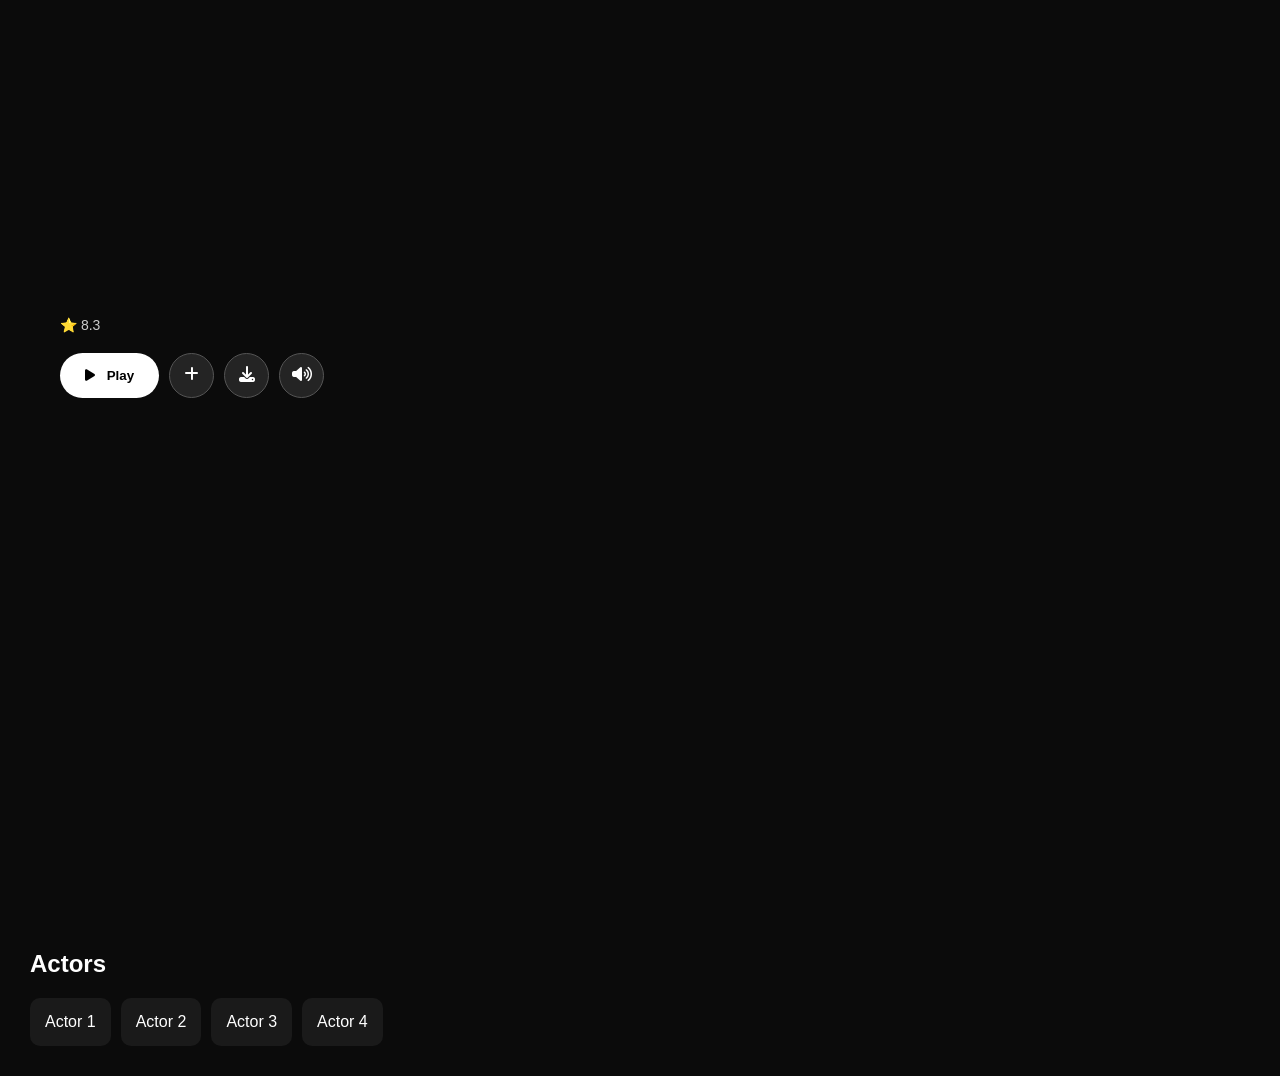
==== detalle.html @ 5a725aa3 "Add files via upload" ====
<!DOCTYPE html>
<html lang="es">
<head>
  <meta charset="UTF-8">
  <title>NexVertex</title>
  <link rel="stylesheet" href="styles.css">
  <link rel="stylesheet" href="https://cdnjs.cloudflare.com/ajax/libs/font-awesome/6.5.0/css/all.min.css">
</head>
<body>

<div class="hero">

  <iframe 
    id="trailer"
    class="bg-video"
    src=""
    frameborder="0"
    allow="autoplay; fullscreen"
    allowfullscreen>
  </iframe>

  <iframe 
    id="iframe2"
    class="player"
    src=""
    frameborder="0"
    allowfullscreen
    sandbox="allow-same-origin allow-scripts">
  </iframe>

  <div class="overlay">
    <h1 id="title"></h1>

    <div class="info">
      <span>⭐ 8.3</span>
      <span id="year"></span>
      <span id="genre"></span>
    </div>

    <p class="sinopsis" id="sinopsis"></p>

    <div class="buttons">
      <button class="play" onclick="playVideo()">
        <i class="fa-solid fa-play"></i> Play
      </button>

      <button class="icon">
        <i class="fa-solid fa-plus"></i>
      </button>

      <button class="icon">
        <i class="fa-solid fa-download"></i>
      </button>

      <button class="icon" onclick="playTrailerSound()">
  <i class="fa-solid fa-volume-high"></i>
</button>
    </div>
  </div>

</div>

<div class="actors">
  <h2>Actors</h2>
  <div class="actor-list">
    <div class="actor">Actor 1</div>
    <div class="actor">Actor 2</div>
    <div class="actor">Actor 3</div>
    <div class="actor">Actor 4</div>
  </div>
</div>

<script>
const title = localStorage.getItem("movieTitle");
document.getElementById("title").innerText = title;

let trailerURL = "";
let sinopsis = "";
let year = "";
let genre = "";
let videoReal = "";

if (title === "BATMAN") {
  trailerURL = "https://www.youtube.com/embed/mqqft2x_Aa4?autoplay=1&mute=1&controls=0&loop=1&playlist=mqqft2x_Aa4";
  sinopsis = "Batman explora la corrupción existente en la ciudad de Gotham y el vínculo de esta con su propia familia.";
  year = "2022";
  genre = "Action / Crime";
  videoReal = "https://vimeos.net/embed-z44va8djlfyu.html";
}

else if (title === "Super Mario Galaxy") {
  trailerURL = "https://www.youtube.com/embed/ipzEY7c7it8?autoplay=1&mute=1&controls=0&loop=1&playlist=ipzEY7c7it8";
  sinopsis = "Super Mario Galaxy: la película es una película de acción, aventura y comedia animada por ordenador basada en la franquicia de videojuegos Mario de Nintendo";
  year = "2026";
  genre = "Infantil / Animada";
  videoReal = "https://drive.google.com/file/d/1otVonrrZRxlv6Kz2hFppE8K5pw7FTAHb/preview";
}

else if (title === "Proyecto Salvación") {
  trailerURL = "https://www.youtube.com/embed/jz6JB0LCNRs?autoplay=1&mute=1&controls=0&loop=1&playlist=jz6JB0LCNRs";
  sinopsis = "Project Hail Mary es una película de aventuras de ciencia ficción estadounidense producida y dirigida por Phil Lord y Christopher Miller a partir de un guion de Drew Goddard, adaptado de la novela homónima de Andy Weir de 2021";
  year = "2026";
  genre = "Acción / Drama";
  videoReal = "https://drive.google.com/file/d/1dgNMrCfHIKP-MVjpE0gv_hXDHuQhKTWx/preview";
}

document.getElementById("trailer").src = trailerURL;
document.getElementById("sinopsis").innerText = sinopsis;
document.getElementById("year").innerText = year;
document.getElementById("genre").innerText = genre;

function playVideo() {
  const iframe = document.getElementById("iframe2");
  iframe.src = videoReal;
  iframe.style.display = "block";
  document.getElementById("trailer").style.display = "none";
}

function playTrailerSound() {
  const trailer = document.getElementById("trailer");
  trailer.src = trailer.src.replace("mute=1", "mute=0") + "&autoplay=1";
}
</script>

</body>
</html>
---- styles.css ----
body {
  margin: 0;
  font-family: 'Poppins', sans-serif;
  background: #0b0b0b;
  color: white;
  overflow-x: hidden;
}

/* HERO */
.hero {
  position: relative;
  width: 100%;
  height: 100vh;
  overflow: hidden;
}

/* VIDEO */
.bg-video {
  position: absolute;
  top: 50%;
  left: 50%;
  width: 120vw;
  height: 120vh;
  transform: translate(-50%, -50%);
  pointer-events: none;
  border: none;
  filter: brightness(0.4);
}

/* OVERLAY */
.overlay {
  position: absolute;
  top: 30%;
  left: 60px;
  z-index: 2;
  max-width: 500px;
}

.overlay h1 {
  font-size: 70px;
  margin-bottom: 15px;
}

/* INFO */
.info {
  display: flex;
  gap: 15px;
  margin-bottom: 10px;
  color: #ccc;
  font-size: 14px;
}

/* SINOPSIS */
.sinopsis {
  font-size: 15px;
  color: #ddd;
  margin-bottom: 20px;
  line-height: 1.5;
}

/* BOTONES */
.buttons {
  display: flex;
  gap: 10px;
}

/* PLAY */
.play {
  background: white;
  color: black;
  font-weight: bold;
  padding: 10px 25px;
  border-radius: 25px;
  border: none;
  cursor: pointer;
  transition: 0.3s;
}

.play i {
  margin-right: 8px;
}

.play:hover {
  background: #FF2E63;
  color: white;
}

/* ICONOS */
.icon {
  width: 45px;
  height: 45px;
  border-radius: 50%;
  background: rgba(255,255,255,0.1);
  color: white;
  border: 1px solid #555;
  font-size: 16px;
  cursor: pointer;
  transition: 0.3s;
}

.icon:hover {
  background: white;
  color: black;
}

/* ACTORES */
.actors {
  padding: 30px;
}

.actor-list {
  display: flex;
  gap: 10px;
}

.actor {
  background: #1a1a1a;
  padding: 15px;
  border-radius: 10px;
}

.player {
  position: absolute;
  top: 0;
  left: 0;
  width: 100%;
  height: 100%;
  display: none;
  z-index: 5;
}

.movies {
  display: flex;
  gap: 20px;
  padding: 20px;
}

.movie {
  width: 200px;
  cursor: pointer;
  transition: transform 0.3s;
}

.movie img {
  width: 100%;
  height: 300px;
  object-fit: cover;
  border-radius: 10px;
}

.movie p {
  text-align: center;
  margin-top: 8px;
}

.movie:hover {
  transform: scale(1.1);
}

/* BOTÓN SONIDO */
.icon i.fa-volume-high {
  font-size: 16px;
}

/* HOVER MÁS PRO */
.icon:hover {
  background: #FF2E63;
  color: white;
  border-color: #FF2E63;
}
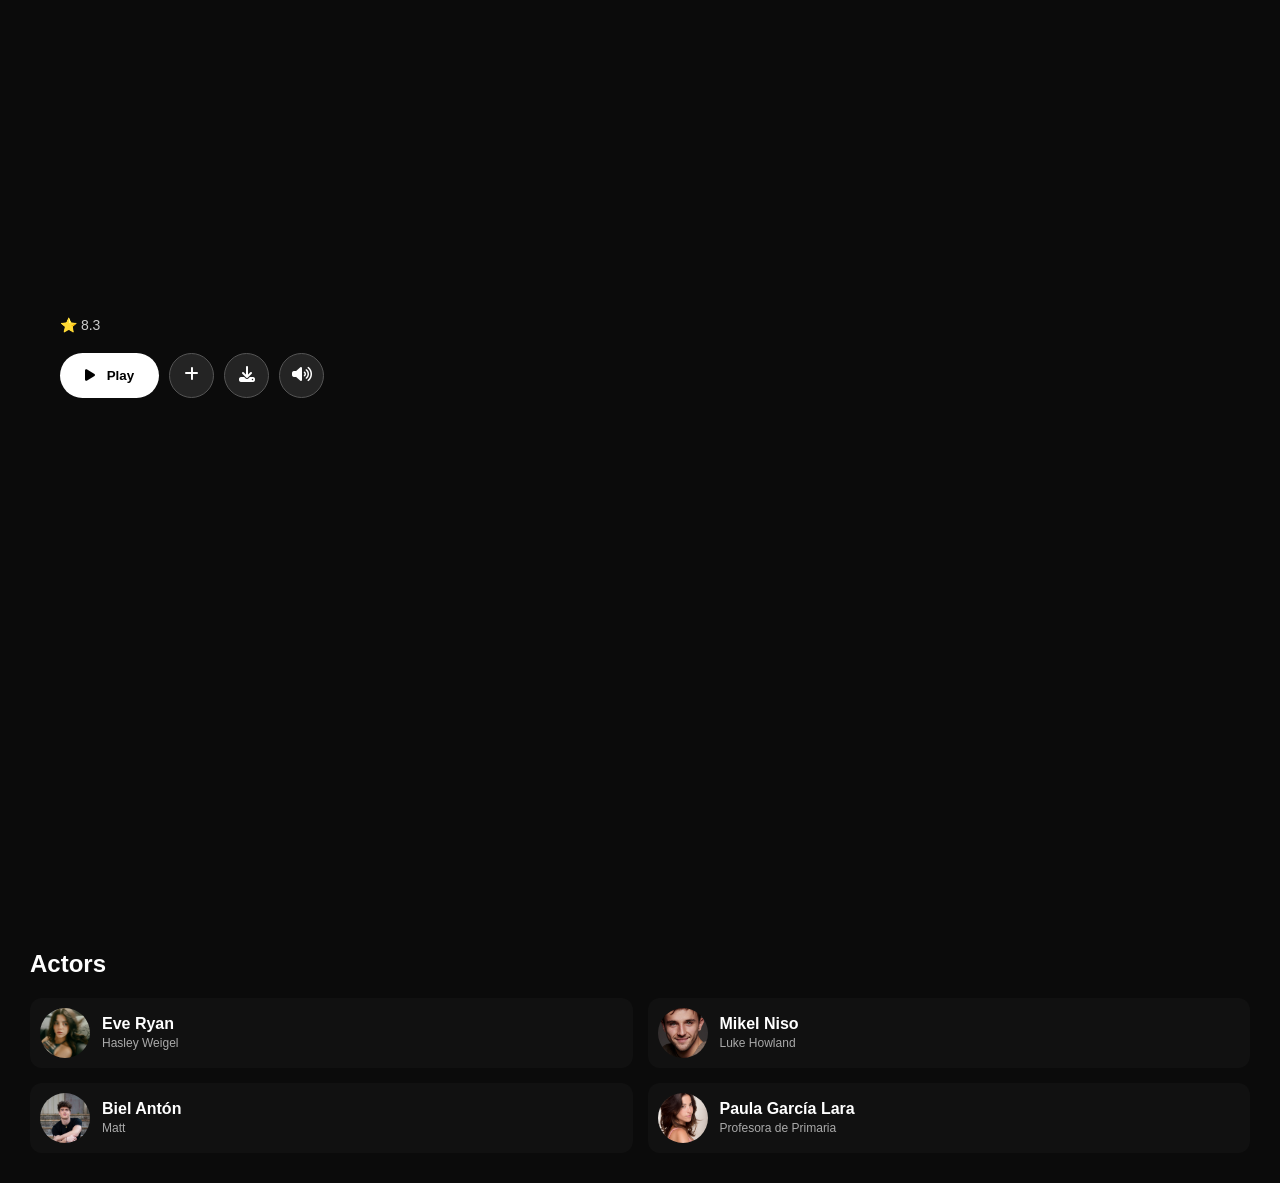
==== commit 7352b666: "Add files via upload" ====
--- a/detalle.html
+++ b/detalle.html
@@ -10,23 +10,15 @@
 
 <div class="hero">
 
+  <iframe id="trailer" class="bg-video" src="" frameborder="0" allow="autoplay; fullscreen"></iframe>
+
   <iframe 
-    id="trailer"
-    class="bg-video"
-    src=""
-    frameborder="0"
-    allow="autoplay; fullscreen"
-    allowfullscreen>
-  </iframe>
-
-  <iframe 
-    id="iframe2"
-    class="player"
-    src=""
-    frameborder="0"
-    allowfullscreen
-    sandbox="allow-same-origin allow-scripts">
-  </iframe>
+  id="iframe2"
+  class="player"
+  src=""
+  frameborder="0"
+  allowfullscreen>
+</iframe>
 
   <div class="overlay">
     <h1 id="title"></h1>
@@ -40,7 +32,7 @@
     <p class="sinopsis" id="sinopsis"></p>
 
     <div class="buttons">
-      <button class="play" onclick="playVideo()">
+      <button class="play" onclick="openServerModal()">
         <i class="fa-solid fa-play"></i> Play
       </button>
 
@@ -53,20 +45,78 @@
       </button>
 
       <button class="icon" onclick="playTrailerSound()">
-  <i class="fa-solid fa-volume-high"></i>
-</button>
+        <i class="fa-solid fa-volume-high"></i>
+      </button>
     </div>
   </div>
 
+</div>
+
+<!-- MODAL SERVIDORES -->
+<div id="serverModal" class="modal">
+  <div class="modal-box">
+
+    <div class="modal-header">
+      <h2>SERVERS</h2>
+      <span onclick="closeModal()">✕</span>
+    </div>
+
+    <div class="server-item" onclick="startServer(server1)">
+      <div>
+        <p>Servidor 1</p>
+        <span>HD • Latino</span>
+      </div>
+      <i class="fa-solid fa-play"></i>
+    </div>
+
+    <div class="server-item" onclick="startServer(server2)">
+      <div>
+        <p>Servidor 2</p>
+        <span>HD • Latino</span>
+      </div>
+      <i class="fa-solid fa-play"></i>
+    </div>
+
+  </div>
 </div>
 
 <div class="actors">
   <h2>Actors</h2>
-  <div class="actor-list">
-    <div class="actor">Actor 1</div>
-    <div class="actor">Actor 2</div>
-    <div class="actor">Actor 3</div>
-    <div class="actor">Actor 4</div>
+
+  <div class="actor-grid">
+
+    <div class="actor-card">
+      <img src="actor1.jpg">
+      <div>
+        <p class="name">Eve Ryan</p>
+        <span>Hasley Weigel</span>
+      </div>
+    </div>
+
+    <div class="actor-card">
+      <img src="actor2.jpg">
+      <div>
+        <p class="name">Mikel Niso</p>
+        <span>Luke Howland</span>
+      </div>
+    </div>
+
+    <div class="actor-card">
+      <img src="actor3.jpg">
+      <div>
+        <p class="name">Biel Antón</p>
+        <span>Matt</span>
+      </div>
+    </div>
+
+    <div class="actor-card">
+      <img src="actor4.jpg">
+      <div>
+        <p class="name">Paula García Lara</p>
+        <span>Profesora de Primaria</span>
+      </div>
+    </div>
+
   </div>
 </div>
 
@@ -78,14 +128,17 @@
 let sinopsis = "";
 let year = "";
 let genre = "";
-let videoReal = "";
+let server1 = "";
+let server2 = "";
 
 if (title === "BATMAN") {
   trailerURL = "https://www.youtube.com/embed/mqqft2x_Aa4?autoplay=1&mute=1&controls=0&loop=1&playlist=mqqft2x_Aa4";
   sinopsis = "Batman explora la corrupción existente en la ciudad de Gotham y el vínculo de esta con su propia familia.";
   year = "2022";
   genre = "Action / Crime";
-  videoReal = "https://vimeos.net/embed-z44va8djlfyu.html";
+
+  server1 = "https://vimeos.net/embed-z44va8djlfyu.html";
+  server2 = "https://drive.google.com/file/d/1otVonrrZRxlv6Kz2hFppE8K5pw7FTAHb/preview";
 }
 
 else if (title === "Super Mario Galaxy") {
@@ -93,26 +146,159 @@
   sinopsis = "Super Mario Galaxy: la película es una película de acción, aventura y comedia animada por ordenador basada en la franquicia de videojuegos Mario de Nintendo";
   year = "2026";
   genre = "Infantil / Animada";
-  videoReal = "https://drive.google.com/file/d/1otVonrrZRxlv6Kz2hFppE8K5pw7FTAHb/preview";
+
+  server1 = "https://drive.google.com/file/d/1otVonrrZRxlv6Kz2hFppE8K5pw7FTAHb/preview";
+  server2 = "https://ok.ru/videoembed/14268369603105";
 }
 
 else if (title === "Proyecto Salvación") {
   trailerURL = "https://www.youtube.com/embed/jz6JB0LCNRs?autoplay=1&mute=1&controls=0&loop=1&playlist=jz6JB0LCNRs";
-  sinopsis = "Project Hail Mary es una película de aventuras de ciencia ficción estadounidense producida y dirigida por Phil Lord y Christopher Miller a partir de un guion de Drew Goddard, adaptado de la novela homónima de Andy Weir de 2021";
+  sinopsis = "Project Hail Mary es una película de aventuras de ciencia ficción estadounidense...";
   year = "2026";
   genre = "Acción / Drama";
-  videoReal = "https://drive.google.com/file/d/1dgNMrCfHIKP-MVjpE0gv_hXDHuQhKTWx/preview";
-}
+
+  server1 = "https://drive.google.com/file/d/1dgNMrCfHIKP-MVjpE0gv_hXDHuQhKTWx/preview";
+  server2 = "https://drive.google.com/file/d/1otVonrrZRxlv6Kz2hFppE8K5pw7FTAHb/preview";
+}
+
+else if (title === "Yo Antes de Ti") {
+
+  trailerURL = "https://www.youtube.com/embed/FRrc2X4Uzm4?autoplay=1&mute=1&controls=0&loop=1&playlist=FRrc2X4Uzm4";
+
+  sinopsis = "La vida de Louisa Clark, una chica alegre y alocada, que va empalmando un trabajo con otro para ayudar a su familia, cambia por completo cuando comienza a trabajar como cuidadora de Will Traynor.";
+
+  year = "2016";
+  genre = "Romance / Drama";
+
+  server1 = "https://ok.ru/videoembed/9593002134020";
+  server2 = "";
+}
+
+else if (title === "A Traves De Mi Ventana") {
+
+  trailerURL = "https://www.youtube.com/embed/ibjAgqsgQzc?autoplay=1&mute=1&controls=0&loop=1&playlist=ibjAgqsgQzc";
+
+  sinopsis = "La atracción de Raquel por su vecino se convierte en algo más cuando él empieza a enamorarse de ella, pese a las objeciones de su familia";
+
+  year = "2016";
+  genre = "Romance / Drama";
+
+  server1 = "https://ok.ru/videoembed/7219329567279";
+  server2 = "";
+}
+
+else if (title === "interestelar") {
+
+  trailerURL = "https://www.youtube.com/embed/LYS2O1nl9iM?autoplay=1&mute=1&controls=0&loop=1&playlist=LYS2O1nl9iM";
+
+  sinopsis = "Gracias a un descubrimiento, un grupo de científicos y exploradores, encabezados por Cooper, se embarcan en un viaje espacial para encontrar un lugar con las condiciones necesarias para reemplazar a la Tierra y comenzar una nueva vida allí";
+
+  year = "2014";
+  genre = "Ciencia Ficcion / Drama";
+
+  server1 = "https://drive.google.com/file/d/1Pla9N-4Sj3rmpmdrRB0TPJYOOH2dvluY/preview";
+  server2 = "https://vimeos.net/embed-f7k7klf8w53e.html";
+}
+
+else if (title === "LaLaLand:ciudad de sueños") {
+
+  trailerURL = "https://www.youtube.com/embed/0pdqf4P9MB8?autoplay=1&mute=1&controls=0&loop=1&playlist=0pdqf4P9MB8";
+
+  sinopsis = "Sebastian, un pianista de jazz, y Mia, una aspirante a actriz, se enamoran locamente; pero la ambición desmedida que tienen por triunfar en sus respectivas carreras, en una ciudad como Los Ángeles, repleta de competencia y carente de piedad, pone en peligro su amor";
+
+  year = "2016";
+  genre = "Romance / Drama";
+
+  server1 = "https://www.youtube.com/embed/-WnN03MnIR0?autoplay=1&mute=0&controls=1";
+  server2 = "";
+}
+
+else if (title === "Avatar: Aang, El último Maestro Aire") {
+
+  trailerURL = "https://www.youtube.com/embed/XrIPTKTa-Mc?autoplay=1&mute=1&controls=0&loop=1&playlist=XrIPTKTa-Mc&start=2";
+
+  sinopsis = "Jake Sully vive con su nueva familia en Pandora, pero una antigua amenaza regresa para terminar lo que empezó";
+
+  year = "2026";
+  genre = "Ciencia Ficción / Aventura";
+
+  server1 = "https://ok.ru/videoembed/14314920151585";
+  server2 = "https://drive.google.com/file/d/1vmER7NUuXKQekuFfalqvV_wfmTO1wkhY/preview";
+}
+
+else if (title === "Scream 7") {
+
+  trailerURL = "https://www.youtube.com/embed/WZXCpje7ZNo?autoplay=1&mute=1&controls=0&loop=1&playlist=WZXCpje7ZNo";
+
+  sinopsis = "Una nueva ola de asesinatos sacude la ciudad, obligando a un grupo de jóvenes a enfrentarse una vez más al misterioso Ghostface en un juego mortal de terror y supervivencia.";
+
+  year = "2026";
+  genre = "Terror / Slasher";
+
+  server1 = "https://drive.google.com/file/d/1kSSvFP0m_0anQlimqc345mPoQtSUtWIT/preview";
+  server2 = "";
+}
+
+else if (title === "Hoppers") {
+
+  trailerURL = "https://www.youtube.com/embed/9P_3xFt3HBk?autoplay=1&mute=1&controls=0&loop=1&playlist=9P_3xFt3HBk&start=3";
+
+  sinopsis = "Hopper es una aventura llena de acción donde un joven héroe deberá enfrentarse a desafíos inesperados mientras descubre su verdadero propósito.";
+
+  year = "2026";
+  genre = "Aventura / Acción";
+
+  server1 = "https://ok.ru/videoembed/14320788179489";
+  server2 = "";
+}
+
+else if (title === "Silent Hill: Regreso al Infierno") {
+
+  trailerURL = "https://www.youtube.com/embed/RzzTn93ffZw?autoplay=1&mute=1&controls=0&loop=1&playlist=RzzTn93ffZw";
+
+  sinopsis = "Una mujer regresa al misterioso pueblo de Silent Hill en busca de respuestas,";
+
+  year = "2026";
+  genre = "Terror / Suspenso";
+
+  server1 = "https://vimeos.net/embed-2hyj4sw0xcor.html";
+  server2 = "";
+}
+
+else if (title === "Boulevard") {
+
+  trailerURL = "https://www.youtube.com/embed/rZ6xn57p4J0?autoplay=1&mute=1&controls=0&loop=1&playlist=rZ6xn57p4J0";
+
+  sinopsis = "Boulevard 2026 cuenta la historia de un joven que lucha contra sus propios demonios mientras intenta encontrar su lugar en un mundo lleno de decisiones difíciles y emociones intensas.";
+
+  year = "2026";
+  genre = "Drama / Romance";
+
+  server1 = "";
+  server2 = "";
+}
+
 
 document.getElementById("trailer").src = trailerURL;
 document.getElementById("sinopsis").innerText = sinopsis;
 document.getElementById("year").innerText = year;
 document.getElementById("genre").innerText = genre;
 
-function playVideo() {
+function openServerModal() {
+  document.getElementById("serverModal").style.display = "flex";
+}
+
+function closeModal() {
+  document.getElementById("serverModal").style.display = "none";
+}
+
+function startServer(server) {
+  document.getElementById("serverModal").style.display = "none";
+
   const iframe = document.getElementById("iframe2");
-  iframe.src = videoReal;
+  iframe.src = server;
   iframe.style.display = "block";
+
   document.getElementById("trailer").style.display = "none";
 }
 
@@ -120,6 +306,10 @@
   const trailer = document.getElementById("trailer");
   trailer.src = trailer.src.replace("mute=1", "mute=0") + "&autoplay=1";
 }
+
+document.getElementById("serverModal").onclick = function () {
+  this.style.display = "none";
+};
 </script>
 
 </body>
--- a/styles.css
+++ b/styles.css
@@ -1,9 +1,40 @@
+/* GENERAL */
 body {
   margin: 0;
   font-family: 'Poppins', sans-serif;
   background: #0b0b0b;
   color: white;
   overflow-x: hidden;
+}
+
+/* NAVBAR */
+.navbar {
+  display: flex;
+  justify-content: space-between;
+  align-items: center;
+  padding: 20px;
+}
+
+.logo {
+  color: #ff2e63;
+  font-size: 28px;
+}
+
+/* BUSCADOR */
+.search-box {
+  background: #111;
+  padding: 10px 15px;
+  border-radius: 25px;
+  display: flex;
+  align-items: center;
+}
+
+.search-box input {
+  background: transparent;
+  border: none;
+  outline: none;
+  color: white;
+  margin-left: 10px;
 }
 
 /* HERO */
@@ -99,12 +130,14 @@
 }
 
 .icon:hover {
-  background: white;
-  color: black;
+  background: #FF2E63;
+  color: white;
+  border-color: #FF2E63;
 }
 
 /* ACTORES */
 .actors {
+  margin-top: 0;
   padding: 30px;
 }
 
@@ -119,6 +152,7 @@
   border-radius: 10px;
 }
 
+/* PLAYER */
 .player {
   position: absolute;
   top: 0;
@@ -129,16 +163,28 @@
   z-index: 5;
 }
 
+/* CATEGORÍAS */
+.category {
+  padding: 20px;
+}
+
+.category h2 {
+  margin-bottom: 10px;
+}
+
+/* MOVIES */
 .movies {
   display: flex;
-  gap: 20px;
-  padding: 20px;
-}
-
+  gap: 15px;
+  overflow-x: auto;
+  padding-bottom: 10px;
+}
+
+/* TARJETA */
 .movie {
-  width: 200px;
+  min-width: 150px;
   cursor: pointer;
-  transition: transform 0.3s;
+  transition: 0.3s;
 }
 
 .movie img {
@@ -148,23 +194,136 @@
   border-radius: 10px;
 }
 
+/* TEXTO */
 .movie p {
   text-align: center;
-  margin-top: 8px;
-}
-
+  margin-top: 5px;
+  font-size: 14px;
+}
+
+/* HOVER */
 .movie:hover {
   transform: scale(1.1);
 }
 
-/* BOTÓN SONIDO */
-.icon i.fa-volume-high {
-  font-size: 16px;
-}
-
-/* HOVER MÁS PRO */
-.icon:hover {
-  background: #FF2E63;
-  color: white;
-  border-color: #FF2E63;
+/* SCROLL */
+.movies::-webkit-scrollbar {
+  height: 6px;
+}
+
+.movies::-webkit-scrollbar-thumb {
+  background: #ff2e63;
+  border-radius: 10px;
+}
+
+/* MODAL SERVIDORES */
+.modal {
+  position: fixed;
+  top: 0;
+  left: 0;
+  width: 100%;
+  height: 100%;
+  background: black;
+  display: none;
+  justify-content: center;
+  align-items: center;
+  z-index: 999;
+}
+
+.modal-box {
+  width: 400px;
+  max-width: 90%;
+}
+
+.modal-header {
+  display: flex;
+  justify-content: space-between;
+  margin-bottom: 20px;
+}
+
+.modal-header h2 {
+  font-size: 14px;
+  letter-spacing: 2px;
+  color: #aaa;
+}
+
+.modal-header span {
+  cursor: pointer;
+}
+
+.server-item {
+  background: #111;
+  padding: 15px;
+  border-radius: 10px;
+  margin-bottom: 10px;
+  display: flex;
+  justify-content: space-between;
+  align-items: center;
+  transition: 0.3s;
+}
+
+.server-item:hover {
+  background: #1f1f1f;
+}
+
+.server-item p {
+  margin: 0;
+}
+
+.server-item span {
+  font-size: 12px;
+  color: #888;
+}
+
+header {
+  display: flex;
+  align-items: center;
+  padding: 10px 40px;
+}
+
+.logo-img {
+  width: 160px;
+  transition: 0.3s;
+}
+
+.logo-img:hover {
+  transform: scale(1.1);
+}
+
+.actor-grid {
+  display: grid;
+  grid-template-columns: repeat(2, 1fr);
+  gap: 15px;
+}
+
+.actor-card {
+  display: flex;
+  align-items: center;
+  gap: 12px;
+  background: #111;
+  padding: 10px;
+  border-radius: 12px;
+  transition: 0.3s;
+}
+
+.actor-card:hover {
+  background: #1f1f1f;
+  transform: scale(1.03);
+}
+
+.actor-card img {
+  width: 50px;
+  height: 50px;
+  border-radius: 50%;
+  object-fit: cover;
+}
+
+.name {
+  margin: 0;
+  font-weight: bold;
+}
+
+.actor-card span {
+  font-size: 12px;
+  color: #aaa;
 }
